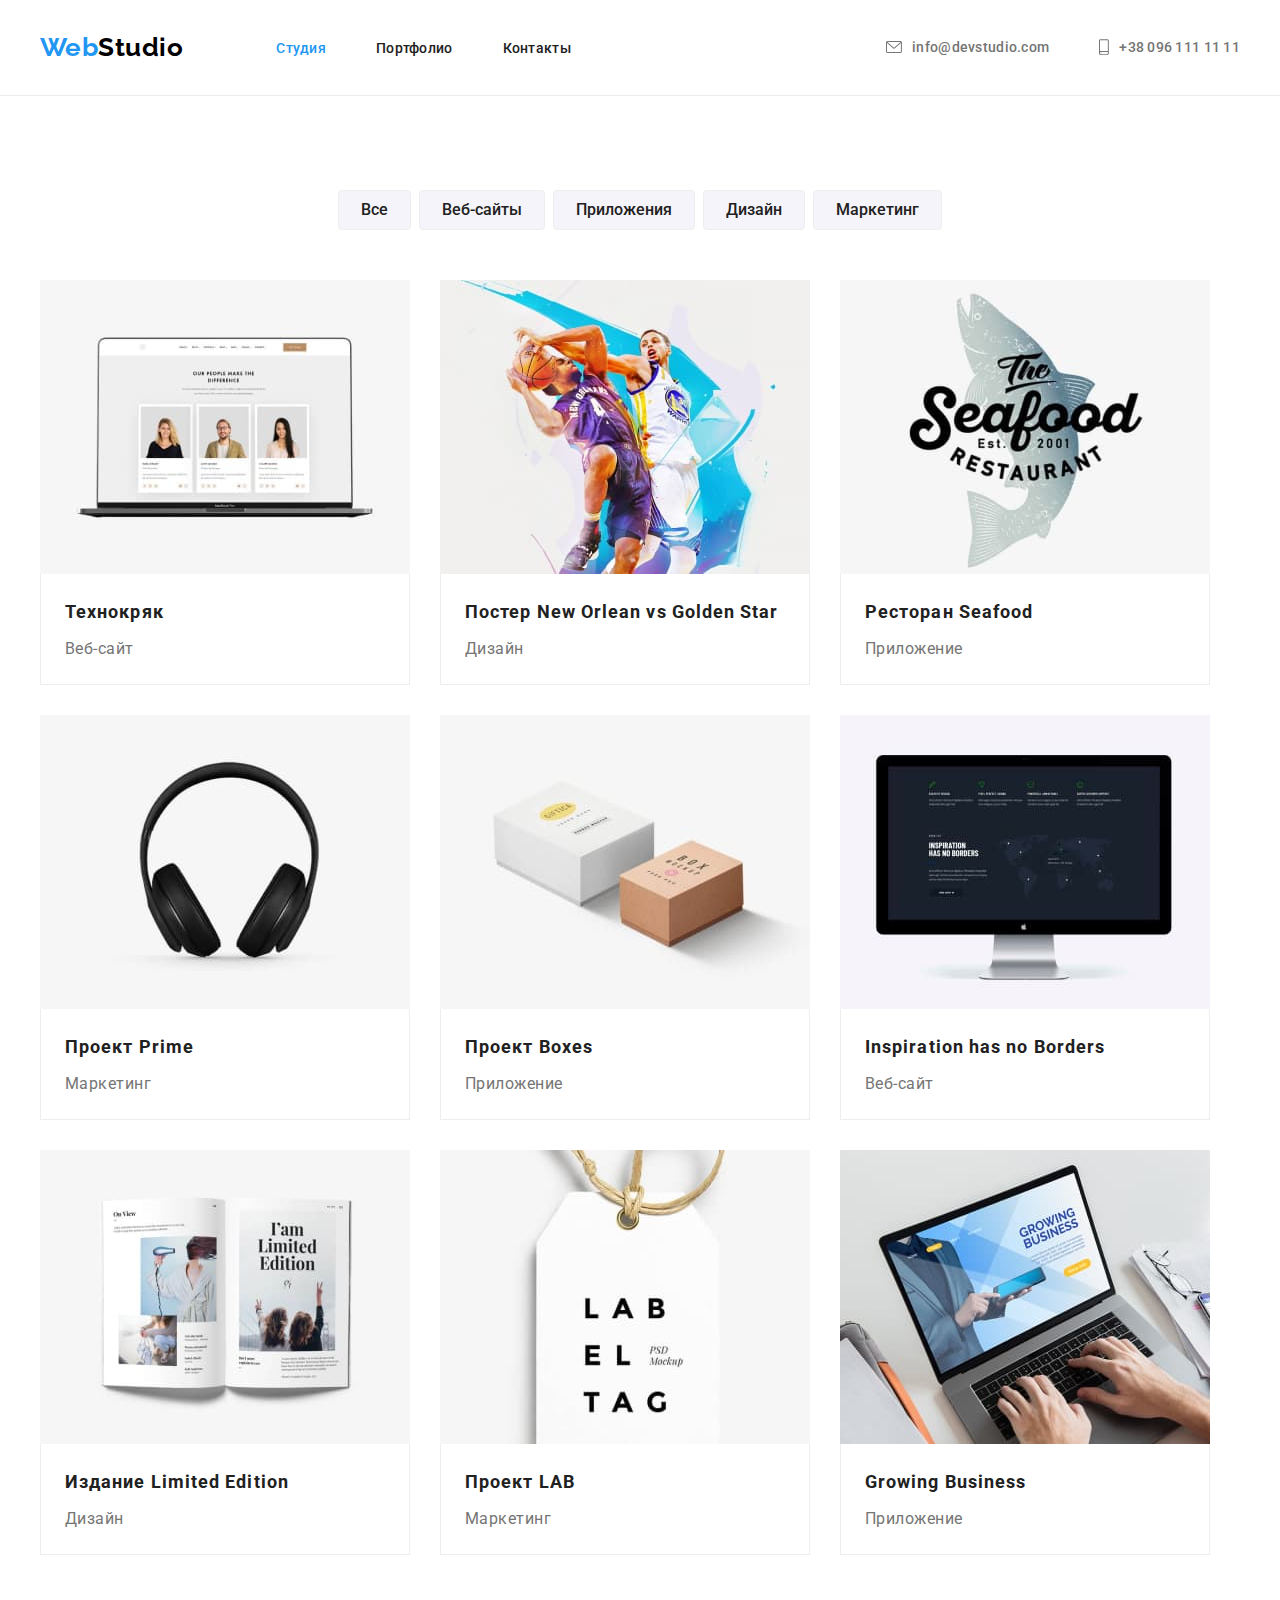
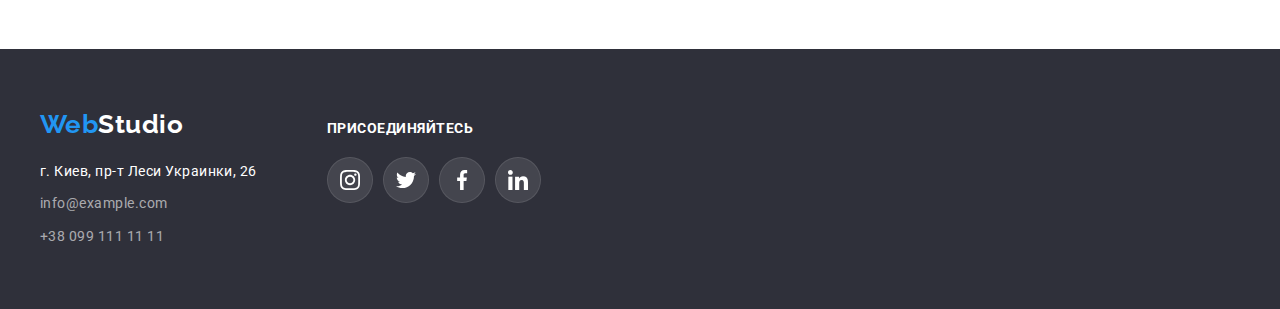
==== portfolio.html @ 26f3763d "add some icons" ====
<!DOCTYPE html>
<html lang="ru">

<head>
    <meta charset="UTF-8">
    <meta http-equiv="X-UA-Compatible" content="IE=edge">
    <meta name="viewport" content="width=device-width, initial-scale=1.0">
    <title>Портфолио</title>

    <link rel="preconnect" href="https://fonts.googleapis.com">
    <link rel="preconnect" href="https://fonts.gstatic.com" crossorigin>
    <link
        href="https://fonts.googleapis.com/css2?family=Oleo+Script&family=Raleway:wght@700&family=Roboto:wght@400;500;700;900&display=swap"
        rel="stylesheet">
    <link rel="stylesheet" href="https://cdnjs.cloudflare.com/ajax/libs/modern-normalize/1.1.0/modern-normalize.min.css"
        integrity="sha512-wpPYUAdjBVSE4KJnH1VR1HeZfpl1ub8YT/NKx4PuQ5NmX2tKuGu6U/JRp5y+Y8XG2tV+wKQpNHVUX03MfMFn9Q=="
        crossorigin="anonymous" referrerpolicy="no-referrer" />
    <link rel="stylesheet" href="./css/style.css" />
</head>

<body>
    <header class="header">
        <!--Навигация-->
        <div class="container-header wrapper">

            <nav class="site-nav">
                <a href="./index.html" class="header-logo link">
                    Web<span class="header-brand">Studio</span>
                </a>
                <ul class="header-nav list">
                    <li class="header-list">
                        <a href="./index.html" class="header-link link current">Студия</a>
                    </li>
                    <li class="header-list">
                        <a href="./portfolio.html" class="header-link link">Портфолио</a>
                    </li>
                    <li class="header-list">
                        <a href="" class="header-link">Контакты</a>
                    </li>
                </ul>

            </nav>



            <ul class="list-link list">
                <li class="link-item">


                    <a href="mailtu:info@devstudio.com" class="contact link" target="_blank">
                        <svg class="link-icon imail">
                            <use href="./images/sprite.svg#icon-imail"></use>
                        </svg>info@devstudio.com</a>

                </li>
                <li class="link-item">

                    <a href="tel:+380961111111" class="contact link"><svg class="link-icon smartphone">
                            <use href="./images/sprite.svg#icon-smartphone"></use>
                        </svg>+38 096 111 11 11</a>
                </li>
            </ul>

        </div>
    </header>
    <main>
        <!--фильтр-->
        <section class="filter section">
            <h1 class="filter-title visually-hidden">Портфолио</h1>
            <div class="wrapper">
                <ul class="filter-list list">
                    <li class="filter-item">
                        <button type="button" class="filter-buttom">Все</button>
                    </li>
                    <li class="filter-item">
                        <button type="button" class="filter-buttom">Веб-сайты</button>
                    </li>
                    <li class="filter-item">
                        <button type="button" class="filter-buttom">Приложения</button>
                    </li>
                    <li class="filter-item">
                        <button type="button" class="filter-buttom">Дизайн</button>
                    </li>
                    <li class="filter-item">
                        <button type="button" class="filter-buttom">Маркетинг</button>
                    </li>
                </ul>

                <ul class="filter-img list">
                    <li class="filter-item">
                        <a href="" class="flt-imail link">
                            <img class="filter-images" src="./images/tehnokrjak.jpg" alt="страничка сайта в ноутбуке"
                                width="370" height="294">
                            <div class="filter-img-text">
                                <h2 class="button-title">Технокряк</h2>
                                <p class="button-text">Веб-сайт</p>
                            </div>
                        </a>
                    </li>
                    <li class="filter-item">
                        <a href="" class="flt-imail link">
                            <img class="filter-images" src="./images/poster.jpg" alt="два футболиста играют мячем"
                                width="370" height="294">
                            <div class="filter-img-text">
                                <h2 class="button-title">Постер New Orlean vs Golden Star</h2>
                                <p class="button-text">Дизайн</p>
                            </div>
                        </a>
                    </li>
                    <li class="filter-item">
                        <a href="" class="flt-imail link">
                            <img class="filter-images" src="./images/restaurant.jpg" alt="логотип ресторана" width="370"
                                height="294">
                            <div class="filter-img-text">
                                <h2 class="button-title">Ресторан Seafood</h2>
                                <p class="button-text">Приложение</p>
                            </div>
                        </a>
                    </li>
                    <li class="filter-item">
                        <a href="" class="flt-imail link">
                            <img class="filter-images" src="./images/prime.jpg" alt="наушники" width="370" height="294">
                            <div class="filter-img-text">
                                <h2 class="button-title">Проект Prime</h2>
                                <p class="button-text">Маркетинг</p>
                            </div>
                        </a>
                    </li>
                    <li class="filter-item">
                        <a href="" class="flt-imail link">
                            <img class="filter-images" src="./images/boxes.jpg" alt="две коробочки" width="370"
                                height="294">
                            <div class="filter-img-text">
                                <h2 class="button-title">Проект Boxes</h2>
                                <p class="button-text">Приложение</p>
                            </div>
                        </a>
                    </li>
                    <li class="filter-item">
                        <a href="" class="flt-imail link">
                            <img class="filter-images" src="./images/inspiration.jpg" alt="страница сайта на мониторе"
                                width="370" height="294">
                            <div class="filter-img-text">
                                <h2 class="button-title">Inspiration has no Borders</h2>
                                <p class="button-text">Веб-сайт</p>
                            </div>
                        </a>
                    </li>
                    <li class="filter-item">
                        <a href="" class="flt-imail link">
                            <img class="filter-images" src="./images/editions.jpg" alt="открытый журнал" width="370"
                                height="294">
                            <div class="filter-img-text">
                                <h2 class="button-title">Издание Limited Edition</h2>
                                <p class="button-text">Дизайн</p>
                            </div>
                        </a>
                    </li>
                    <li class="filter-item">
                        <a href="" class="flt-imail link">
                            <img class="filter-images" src="./images/lab.jpg" alt="лейба поэкта лаб" width="370"
                                height="294">
                            <div class="filter-img-text">
                                <h2 class="button-title">Проект LAB</h2>
                                <p class="button-text">Маркетинг</p>
                            </div>
                        </a>
                    </li>
                    <li class="filter-item">
                        <a href="" class="flt-imail link">
                            <img class="filter-images" src="./images/business.jpg" alt="приложение на экране ноутбука"
                                width="370" height="294">
                            <div class="filter-img-text">
                                <h2 class="button-title">Growing Business</h2>
                                <p class="button-text">Приложение</p>
                            </div>
                        </a>
                    </li>
                </ul>

            </div>
        </section>
    </main>
    <footer class="footer">

        <div class="wrapper relations">
            <div class="footer-relations">
                <a href="./index.html" class="footer-logo link">
                    Web<span class="footer-brand">Studio</span>
                </a>
                <address>
                    <ul class="footer-list list">
                        <li class="list-item">
                            <a href="https://goo.gl/maps/PEtUD6FRup9HMeJw8" class="footer-link-map link" target="_blank"
                                rel="nofollow  noopener  noreferrer"> г. Киев, пр-т Леси Украинки, 26</a>
                        </li>
                        <li class="list-item">
                            <a href="mailtu:info@example.com" class="footer-link link">info@example.com</a>
                        </li>
                        <li class="list-item">
                            <a href="tel:+380991111111" class="footer-link link">+38 099 111 11 11</a>
                        </li>
                    </ul>
                </address>
            </div>
            <div class="footer-div">
                <h3 class="footer-headline">присоединяйтесь</h2>
                    <ul class="footer-imail list">
                        <li class="footer-imail-li">
                            <a href="" class="ftr-imail-link">
                                <svg class="ftr-imail-svg">
                                    <use href="./images/sprite.svg#icon-instagram"></use>
                                </svg>
                            </a>
                        </li>
                        <li class="footer-imail-li">
                            <a href="" class="ftr-imail-link">
                                <svg class="ftr-imail-svg">
                                    <use href="./images/sprite.svg#icon-twitter"></use>
                                </svg>
                            </a>
                        </li>
                        <li class="footer-imail-li">
                            <a href="" class="ftr-imail-link">
                                <svg class="ftr-imail-svg">
                                    <use href="./images/sprite.svg#icon-facebook"></use>
                                </svg>
                            </a>
                        </li>
                        <li class="footer-imail-li">
                            <a href="" class="ftr-imail-link">
                                <svg class="ftr-imail-svg">
                                    <use href="./images/sprite.svg#icon-linkedin"></use>
                                </svg>
                            </a>
                        </li>
                    </ul>
            </div>
        </div>

    </footer>
</body>

</html>
---- css/style.css ----
:root {
  --brand-color: #2196f3;
  --basc-text-color: #757575;
  --black-color: #212121;
  --wite-color: #ffffff;
  --light-black-color: #2f303a;
  --logo-text-color: #000000;
  --secondary-fill-color: #f5f4fa;
  --background-portfolio-color: #e5e5e5;
  --secondary-text-color: rgba(255, 255, 255, 0.6);
  --button-color: #188ce8;
  --button-portfolio-fill: #f5f4fa;
  --borders-line: #ececec;
  --border-line-img: #eeeeee;
  --card-set-get: 30px;
  --img-overlay-color: rgba(47, 48, 58, 0.4);
  --hero-bg-color: #c4c4c4;
  --border-klient-color: rgba(175, 177, 184, 1);
  --link-color-in-footer: rgba(255, 255, 255, 0.1);
}

/*   reset  */
body {
  margin: 0px;
  color: var(--basc-text-color);
  font-family: Roboto, sans-serif;
  letter-spacing: 0.03em;
}

h1,
h2,
h3,
h4,
h5,
h6,
p {
  margin-top: 0px;
  margin-bottom: 0px;
}

ul,
ol {
  margin-top: 0px;
  margin-bottom: 0px;
  padding-left: 0px;
}

img {
  display: block;
}

.list {
  list-style-type: none;
}
.link {
  text-decoration: none;
}
/* Скрытый заголовок */
.visually-hidden {
  position: absolute;
  width: 1px;
  height: 1px;
  margin: -1px;
  padding: 0;
  overflow: hidden;
  border: 0;
  clip: rect(0 0 0 0);
}

.wrapper {
  width: 1200px;
  padding-right: 15px;
  padding-left: 15px;
  margin-right: auto;
  margin-left: auto;
}

.section {
  padding-top: 94px;
  padding-bottom: 94px;
}
/*  header start */

/* current */
.header-nav .header-link.current {
  color: var(--brand-color);
}
.header-list .header-link.current {
  color: var(--brand-color);
}

/* logo */
.header-logo,
.footer-logo {
  color: var(--brand-color);
  font-family: Raleway, sans-serif;
  font-weight: bold;
  font-size: 26px;
  line-height: 1.19;
}

.header-logo {
  margin-right: 93px;
}

.footer-brand {
  color: var(--wite-color);
}

.header-brand {
  color: var(--logo-text-color);
  font-family: Raleway, sans-serif;
}

/* link*/

.main-nav {
  display: flex;
  align-items: center;

  margin-right: auto;
}

.header-nav {
  display: flex;
}

.header {
  padding-top: 32px;
  padding-bottom: 32px;
  border-bottom: 1px solid #ececec;
}

.container-header {
  display: flex;
  align-items: center;
}

.header-nav .header-list:not(:last-child) {
  margin-right: 50px;
}

.contact-links {
  display: flex;
  margin-left: auto;
}

.list-link .link-item + .link-item {
  margin-left: 50px;
}

.link-icon {
  fill: var(--basc-text-color);
  margin-right: 10px;
}
.contact:focus .link-icon,
.contact:hover .link-icon {
  fill: var(--brand-color);
}

.imail {
  width: 16px;
  height: 12px;
}

.smartphone {
  width: 10px;
  height: 16px;
}

.list-link {
  display: flex;
  margin-left: auto;
}

.header-link {
  color: var(--black-color);
  text-decoration: none;
  font-weight: 500;
  font-size: 14px;
  line-height: 1.14;
  letter-spacing: 0.02em;
}

.contact {
  display: flex;
  align-items: center;
  color: inherit;
  list-style-type: none;
  font-weight: 500;
  font-size: 14px;
  line-height: 16px;
  letter-spacing: 0.02em;
}

.site-nav {
  display: flex;
  align-items: center;
}

.header-link:hover,
.header-link:focus,
.header-link:active,
.contact:hover,
.contact:focus {
  color: var(--brand-color);
}

/*header finish */

/*hero start*/
.hero-title {
  margin-top: 0px;
  margin-bottom: 30px;

  color: var(--wite-color);
  font-style: normal;
  text-transform: uppercase;
  font-weight: 900;
  font-size: 44px;
  line-height: 1.36;
  letter-spacing: 0.06em;
}

.hero {
  text-align: center;
  padding-top: 200px;
  padding-bottom: 200px;
  background-color: var(--light-black-color);
}

.background {
  height: 600px;
  max-width: 1600px;
  margin-left: auto;
  margin-right: auto;
  background-color: var(--hero-bg-color);
  background-image: linear-gradient(
      var(--img-overlay-color),
      var(--img-overlay-color)
    ),
    url("../images/background-Img.jpg");
  background-repeat: no-repeat;
  background-size: cover;
}
/*button*/
.button {
  font-family: inherit;
  color: var(--wite-color);
  background-color: var(--brand-color);
  cursor: pointer;
  font-weight: 700;
  font-size: 16px;
  line-height: 1.87;
  letter-spacing: 0.06em;
  display: inline-block;
  border-radius: 4px;
  padding: 10px 20px;
  min-width: 200px;
  text-align: center;
}

.button:hover {
  background-color: var(--button-color);
}
/* hero finish */

/* publicity start*/

.publicity-caption {
  margin-top: 0px;
  margin-bottom: 10px;
  color: var(--black-color);
  text-transform: uppercase;
  font-weight: 700;
  font-size: 14px;
  line-height: 1.14;
}

.publicity-text {
  color: var(--basc-text-color);
  font-weight: 400;
  font-size: 14px;
  line-height: 1.71;
  margin-top: 0px;
  box-sizing: border-box;
}

.publicity-list .publicity-item {
  flex-basis: calc(100%-4 * 30 / 4);
}

.publicity-svg {
  display: flex;
  justify-content: center;
  align-items: center;

  height: 120px;
  background-color: var(--button-portfolio-fill);
  margin-bottom: 30px;
}

.publicity-list {
  display: flex;

  justify-content: space-between;
}

.publicity-list .publicity-item {
  display: inline-block;
  width: 270px;
}

.publicity-item:not(:last-child) {
  margin-right: 30px;
}
.publicity-item {
  width: 270px;
}

.publicity .publicity-list {
  margin-left: auto;
  margin-right: auto;
}

.publicity-icon {
  width: 70px;
  height: 70px;
}
/* publicity finish */

/*  works start */

.works-images {
  display: flex;
  justify-content: space-between;
}

.works {
  padding-top: 0px;
}

.work-item {
  flex-basis: calc(100%-3 * 30px / 3);
}

/* works finish */

.works-title,
.klients-title,
.team-title {
  margin-top: 0px;
  margin-bottom: 50px;
  color: var(--black-color);
  font-weight: 700;
  font-size: 36px;
  line-height: 1.17;
  text-align: center;
}
/* team  start*/
.team {
  background-color: var(--secondary-fill-color);
}

.team-list {
  display: flex;
  flex-wrap: wrap;
}

.team-images {
  border-radius: 0px 0px 4px 4px;
  box-shadow: 0px 1px 3px rgba(0, 0, 0, 0.12), 0px 1px 1px rgba(0, 0, 0, 0.14),
    0px 2px 1px rgba(0, 0, 0, 0.2);
  background-color: var(--wite-color);
  flex-basis: calc(100%-4 * 30px) / 4;
}

.team-img {
  margin-top: 0px;
}

.team-imagest-text {
  padding-top: 30px;
  padding-bottom: 30px;
}

.team-images:not(:nth-child(4n)) {
  margin-right: 30px;
}
.team-images:not(:nth-last-child(-n + 4)) {
  margin-bottom: 30px;
}

.team-item {
  margin-top: 0px;
  margin-bottom: 10px;
  color: var(--black-color);
  font-weight: 500;
  font-size: 16px;
  line-height: 1.19;
  text-align: center;
}
.team-contacts {
  display: flex;
  justify-content: center;
}

.team-text {
  font-weight: 400;
  font-size: 16px;
  line-height: 1.19;
  text-align: center;
  margin-bottom: 16px;
}

.team-contact:not(:last-child) {
  margin-right: 8px;
}

.communication {
  display: flex;
  width: 44px;
  height: 44px;
  cursor: pointer;
  border: 1px solid transparent;
  color: var(--border-klient-color);
  justify-content: center;
  align-items: center;
}
.team-imail {
  display: flex;
  width: 20px;
  height: 20px;
  fill: currentColor;
}
.communication:focus,
.communication:hover {
  color: var(--wite-color);
  background-color: var(--brand-color);
  border-radius: 50%;
}
/* tean finish */

/* klients start */

.klients-list {
  display: flex;
}
.btn {
  width: 170px;
  height: 92px;
}

.btn-klient {
  padding: 16px 32px;
  display: flex;
  width: 100%;
  height: 100%;
  border: 1px solid var(--border-klient-color);
  border-radius: 4px;
  background-position: center;
  color: var(--border-klient-color);
}

.btn:not(:last-child) {
  margin-right: 30px;
}

.btn-klient:hover,
.btn-klient:focus {
  border: 1px solid var(--brand-color);
  color: var(--brand-color);
}

.communication-imail {
  display: flex;
  width: 106px;
  height: 60px;
  fill: currentColor;
  background-repeat: no-repeat;
  background-size: contain;
}

/* klients finish */

/* footer start*/

.footer {
  padding-top: 60px;
  padding-bottom: 60px;
  background-color: var(--light-black-color);
  color: var(--wite-color);
}

.footer-link {
  color: var(--secondary-text-color);
  text-decoration: none;
  font-weight: 400;
  font-size: 14px;
  line-height: 1.71;
}

.footer-list {
  font-style: normal;
}

.list-item:not(:last-child) {
  margin-bottom: 9px;
}

.footer-logo {
  display: block;
  margin-bottom: 20px;
}

.relations {
  display: flex;
  align-items: baseline;
}
.footer-relations {
  margin-right: 70px;
}

.footer-headline {
  color: var(--wite-color);
  text-transform: uppercase;
  font-weight: 700;
  font-size: 14px;
  line-height: 1.14;
  text-align: left;
  margin-bottom: 20px;
}

.footer-imail-li:not(:last-child) {
  margin-right: 10px;
}

.footer-imail {
  display: flex;
  margin-top: 20px;
}

.footer-link-map {
  color: var(--wite-color);
  text-decoration: none;
  font-weight: 400;
  font-size: 14px;
  line-height: 1.71;
}

.footer-link-map:focus,
.footer-link-map:hover,
.footer-link:hover,
.footer-link:focus {
  color: var(--brand-color);
}
.ftr-imail-link {
  display: flex;
  background-position: center;
  width: 44px;
  height: 44px;
  cursor: pointer;
  border: 1px solid var(--link-color-in-footer);
  border-radius: 50%;

  background-color: var(--link-color-in-footer);
  justify-content: center;
  align-items: center;
}

.ftr-imail-svg {
  display: flex;
  width: 20px;
  height: 20px;
  fill: var(--wite-color);
}

.ftr-imail-link:hover,
.ftr-imail-link:focus {
  background-color: var(--brand-color);
  border-radius: 50%;
}
/*footer finish */

/* portfolio carts */

.button-title {
  color: var(--black-color);
  font-weight: 700;
  font-size: 18px;
  line-height: 2;
  letter-spacing: 0.06em;
  margin-bottom: 4px;
}

.button-text {
  font-weight: 400;
  font-size: 16px;
  line-height: 1.87;
  color: var(--basc-text-color);
}

.filter-img-text {
  padding: 20px 24px;
  border-left: 1px solid var(--border-line-img);
  border-bottom: 1px solid var(--border-line-img);
  border-right: 1px solid var(--border-line-img);
}

.filter-img {
  display: flex;
  flex-wrap: wrap;
}

.filter-img > .filter-item:not(:nth-child(3n)) {
  margin-right: 30px;
}

.filter-img > .filter-item:not(:nth-last-child(-n + 3)) {
  margin-bottom: 30px;
}

.filter-img > .filter-item {
  flex-basis: calc(100%-3 * 30) / 3;
}
/* buttons */

.filter-buttom {
  display: inline-block;
  border: 1px solid #eeeeee;
  border-radius: 4px;
  padding: 6px 22px;
  background-color: var(--button-portfolio-fill);
  color: var(--black-color);
  cursor: pointer;
  font-family: inherit;
  font-weight: 500;
  font-size: 16px;
  line-height: 1.62;
}
.filter-buttom:focus,
.filter-buttom:hover {
  background-color: var(--brand-color);
  color: var(--wite-color);
  box-shadow: 0px 1px 1px rgba(0, 0, 0, 0.12), 0px 4px 4px rgba(0, 0, 0, 0.06),
    1px 4px 6px rgba(0, 0, 0, 0.16);
}

.filter-list {
  display: flex;
  justify-content: center;
  margin-bottom: 50px;
}

.filter-list .filter-item + .filter-item {
  margin-left: 8px;
}

.filter-item {
  background-color: var(--wite-color);
}

.flt-imail {
  display: block;
}
.filter-item .flt-imail:hover,
.filter-item .flt-imail:focus {
  box-shadow: 0px 1px 1px rgba(0, 0, 0, 0.12), 0px 4px 4px rgba(0, 0, 0, 0.06),
    1px 4px 6px rgba(0, 0, 0, 0.16);
}
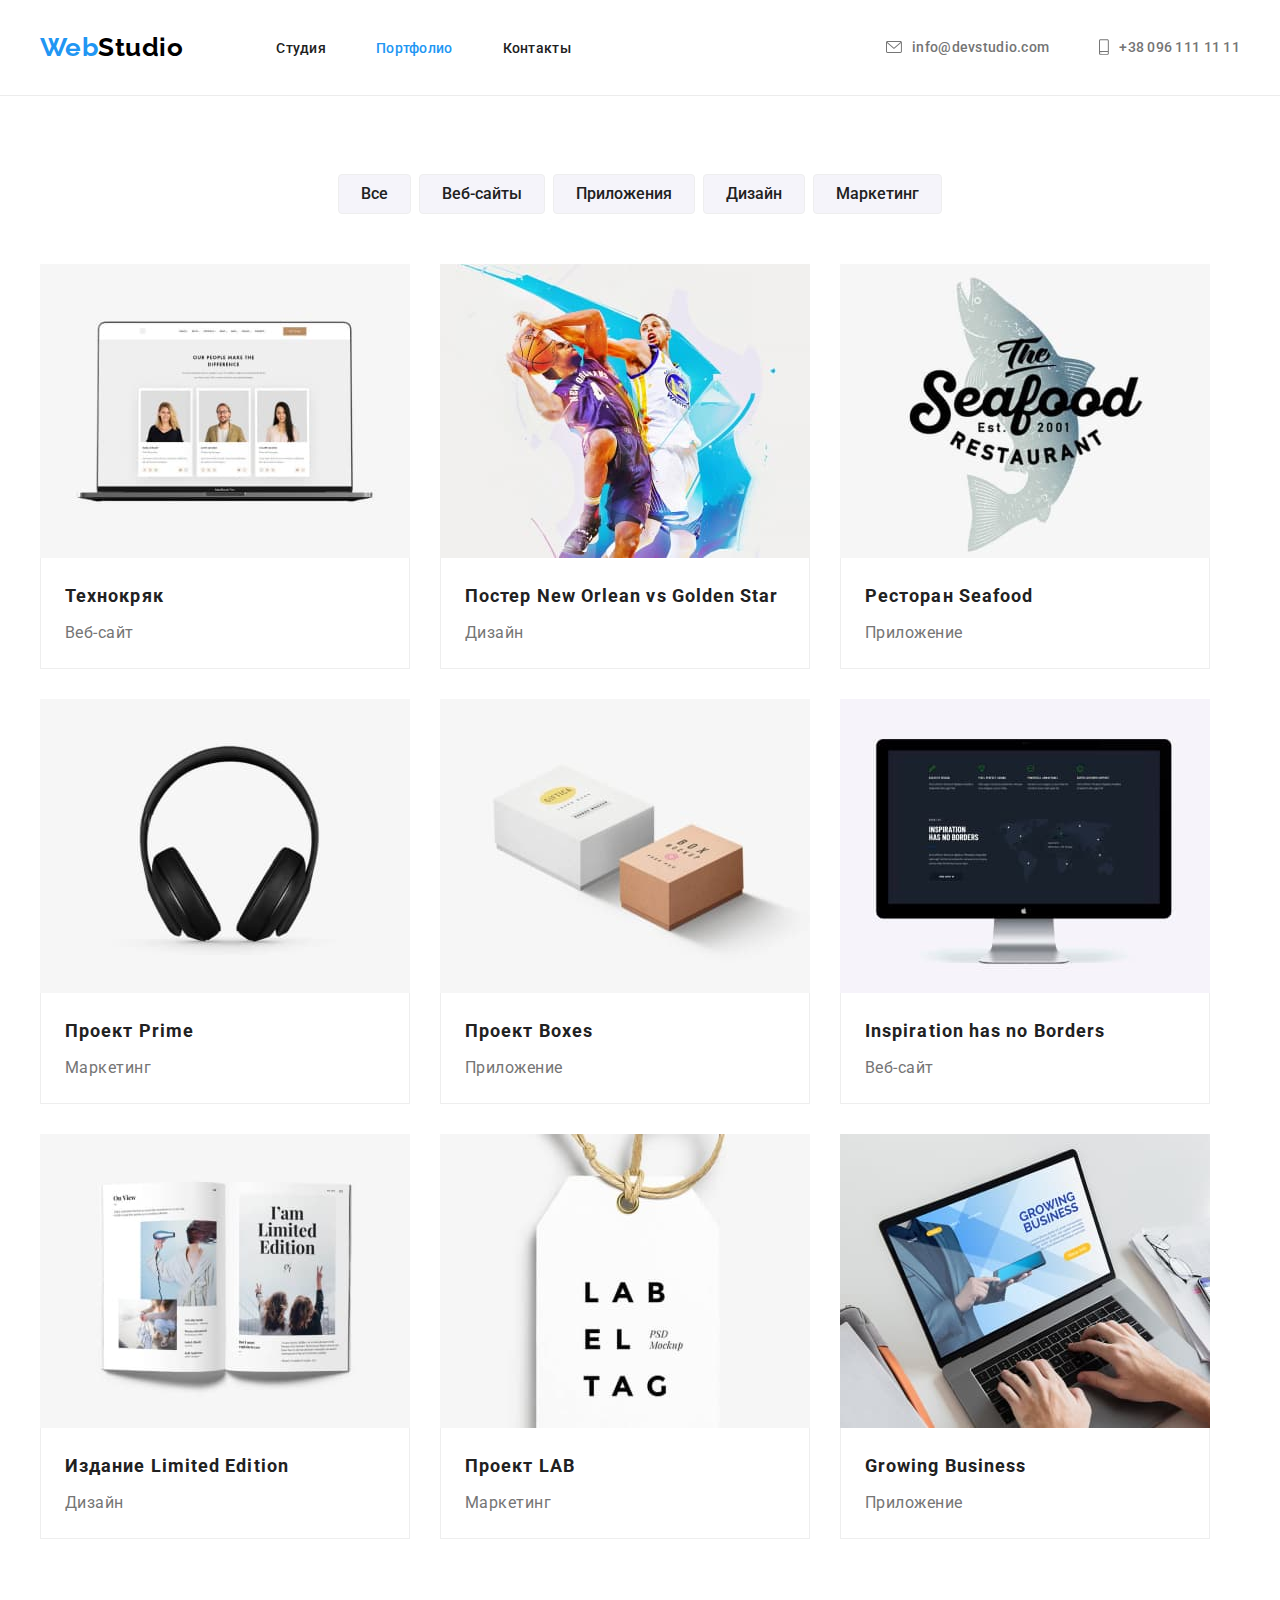
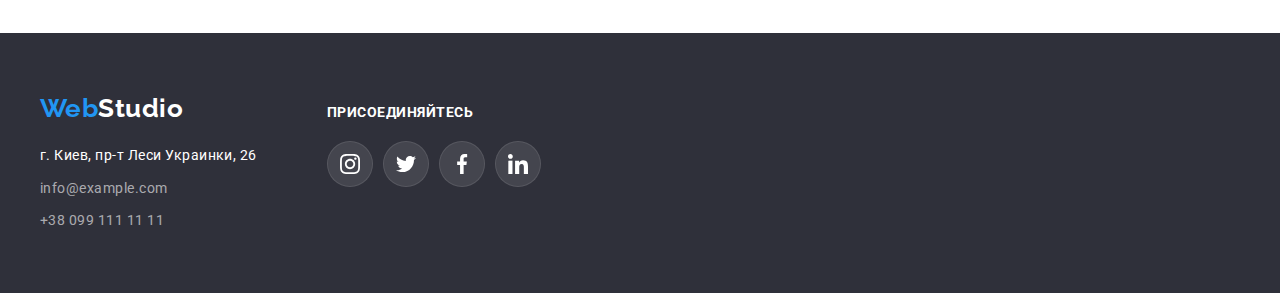
==== commit 091ae23e: "add some transition" ====
--- a/portfolio.html
+++ b/portfolio.html
@@ -19,50 +19,50 @@
 </head>
 
 <body>
-    <header class="header">
-        <!--Навигация-->
-        <div class="container-header wrapper">
-
-            <nav class="site-nav">
-                <a href="./index.html" class="header-logo link">
-                    Web<span class="header-brand">Studio</span>
-                </a>
-                <ul class="header-nav list">
-                    <li class="header-list">
-                        <a href="./index.html" class="header-link link current">Студия</a>
-                    </li>
-                    <li class="header-list">
-                        <a href="./portfolio.html" class="header-link link">Портфолио</a>
-                    </li>
-                    <li class="header-list">
-                        <a href="" class="header-link">Контакты</a>
-                    </li>
-                </ul>
-
-            </nav>
-
-
-
-            <ul class="list-link list">
-                <li class="link-item">
-
-
-                    <a href="mailtu:info@devstudio.com" class="contact link" target="_blank">
-                        <svg class="link-icon imail">
-                            <use href="./images/sprite.svg#icon-imail"></use>
-                        </svg>info@devstudio.com</a>
-
+<header class="header">
+    <!--Навигация-->
+    <div class="container-header wrapper">
+
+        <nav class="site-nav">
+            <a href="./index.html" class="header-logo link">
+                Web<span class="header-brand">Studio</span>
+            </a>
+            <ul class="header-nav list">
+                <li class="header-list">
+                    <a href="./index.html" class="header-link link Studio">Студия</a>
                 </li>
-                <li class="link-item">
-
-                    <a href="tel:+380961111111" class="contact link"><svg class="link-icon smartphone">
-                            <use href="./images/sprite.svg#icon-smartphone"></use>
-                        </svg>+38 096 111 11 11</a>
+                <li class="header-list">
+                    <a href="./portfolio.html" class="header-link current link">Портфолио</a>
+                </li>
+                <li class="header-list">
+                    <a href="" class="header-link">Контакты</a>
                 </li>
             </ul>
 
-        </div>
-    </header>
+        </nav>
+
+
+
+        <ul class="list-link list">
+            <li class="link-item">
+
+
+                <a href="mailtu:info@devstudio.com" class="contact link" target="_blank">
+                    <svg class="link-icon imail">
+                        <use href="./images/sprite.svg#icon-imail"></use>
+                    </svg>info@devstudio.com</a>
+
+            </li>
+            <li class="link-item">
+
+                <a href="tel:+380961111111" class="contact link"><svg class="link-icon smartphone">
+                        <use href="./images/sprite.svg#icon-smartphone"></use>
+                    </svg>+38 096 111 11 11</a>
+            </li>
+        </ul>
+
+    </div>
+</header>
     <main>
         <!--фильтр-->
         <section class="filter section">
@@ -96,6 +96,7 @@
                                 <p class="button-text">Веб-сайт</p>
                             </div>
                         </a>
+                        <p class="sub">Lorem ipsum dolor sit amet consectetur adipisicing elit. Ipsum praesentium similique earum assumenda consequatur numquam in voluptate, sequi maiores, consequuntur sit nulla nisi? Ut molestiae alias, sapiente fugiat vel dicta.</p>
                     </li>
                     <li class="filter-item">
                         <a href="" class="flt-imail link">
--- a/css/style.css
+++ b/css/style.css
@@ -17,10 +17,13 @@
   --hero-bg-color: #c4c4c4;
   --border-klient-color: rgba(175, 177, 184, 1);
   --link-color-in-footer: rgba(255, 255, 255, 0.1);
+  --btn-close-border-color: rgba(0, 0, 0, 0.1);
+  --label-color: rgba(47, 48, 58, 0.8);
 }
 
 /*   reset  */
 body {
+  padding-top: 80px;
   margin: 0px;
   color: var(--basc-text-color);
   font-family: Roboto, sans-serif;
@@ -82,9 +85,7 @@
 /*  header start */
 
 /* current */
-.header-nav .header-link.current {
-  color: var(--brand-color);
-}
+.header-nav .header-link.current,
 .header-list .header-link.current {
   color: var(--brand-color);
 }
@@ -103,10 +104,6 @@
   margin-right: 93px;
 }
 
-.footer-brand {
-  color: var(--wite-color);
-}
-
 .header-brand {
   color: var(--logo-text-color);
   font-family: Raleway, sans-serif;
@@ -126,9 +123,16 @@
 }
 
 .header {
+  position: fixed;
+  width: 100%;
+  z-index: 100;
+  top: 0;
+  left: 0;
+
   padding-top: 32px;
   padding-bottom: 32px;
   border-bottom: 1px solid #ececec;
+  background-color: #ffffff;
 }
 
 .container-header {
@@ -139,7 +143,18 @@
 .header-nav .header-list:not(:last-child) {
   margin-right: 50px;
 }
-
+.header-list {
+  position: relative;
+}
+/*.Studio::after {
+  display: inline-flex;
+  /* position: absolute;
+  background-position: bottom;
+  content: "";
+  width: 48px;
+  height: 4px;
+  background-color: var(--brand-color);
+}*/
 .contact-links {
   display: flex;
   margin-left: auto;
@@ -174,6 +189,10 @@
 }
 
 .header-link {
+  transition-property: color;
+  transition-duration: 250ms;
+  transition-timing-function: cubic-bezier(0.4, 0, 0.2, 1);
+
   color: var(--black-color);
   text-decoration: none;
   font-weight: 500;
@@ -183,6 +202,9 @@
 }
 
 .contact {
+  transition-property: color;
+  transition-duration: 250ms;
+  transition-timing-function: cubic-bezier(0.4, 0, 0.2, 1);
   display: flex;
   align-items: center;
   color: inherit;
@@ -258,6 +280,9 @@
   padding: 10px 20px;
   min-width: 200px;
   text-align: center;
+  transition-property: background-color;
+  transition-duration: 250ms;
+  transition-timing-function: cubic-bezier(0.4, 0, 0.2, 1);
 }
 
 .button:hover {
@@ -339,8 +364,23 @@
 .works {
   padding-top: 0px;
 }
+.work-text {
+  position: absolute;
+  bottom: 0;
+  left: 0;
+  right: 0;
+  padding: 27px 85px;
+  font-family: Roboto;
+  font-size: 14px;
+  font-weight: 700;
+  line-height: 1.14;
+  text-align: center;
+  color: var(--wite-color);
+  background-color: var(--label-color);
+}
 
 .work-item {
+  position: relative;
   flex-basis: calc(100%-3 * 30px / 3);
 }
 
@@ -426,6 +466,10 @@
   color: var(--border-klient-color);
   justify-content: center;
   align-items: center;
+  transition-property: fill;
+  transition-property: color;
+  transition-duration: 250ms;
+  transition-timing-function: cubic-bezier(0.4, 0, 0.2, 1);
 }
 .team-imail {
   display: flex;
@@ -460,6 +504,9 @@
   border-radius: 4px;
   background-position: center;
   color: var(--border-klient-color);
+  transition-property: color;
+  transition-duration: 250ms;
+  transition-timing-function: cubic-bezier(0.4, 0, 0.2, 1);
 }
 
 .btn:not(:last-child) {
@@ -498,6 +545,9 @@
   font-weight: 400;
   font-size: 14px;
   line-height: 1.71;
+  transition-property: color;
+  transition-duration: 250ms;
+  transition-timing-function: cubic-bezier(0.4, 0, 0.2, 1);
 }
 
 .footer-list {
@@ -512,7 +562,9 @@
   display: block;
   margin-bottom: 20px;
 }
-
+.footer-brand {
+  color: var(--wite-color);
+}
 .relations {
   display: flex;
   align-items: baseline;
@@ -546,6 +598,9 @@
   font-weight: 400;
   font-size: 14px;
   line-height: 1.71;
+  transition-property: color;
+  transition-duration: 250ms;
+  transition-timing-function: cubic-bezier(0.4, 0, 0.2, 1);
 }
 
 .footer-link-map:focus,
@@ -566,6 +621,10 @@
   background-color: var(--link-color-in-footer);
   justify-content: center;
   align-items: center;
+
+  transition-property: background-color;
+  transition-duration: 250ms;
+  transition-timing-function: cubic-bezier(0.4, 0, 0.2, 1);
 }
 
 .ftr-imail-svg {
@@ -623,9 +682,32 @@
 .filter-img > .filter-item {
   flex-basis: calc(100%-3 * 30) / 3;
 }
+
+.filter-item {
+  position: relative;
+}
+
+.sub {
+  opacity: 0;
+  position: absolute;
+  bottom: 100%;
+
+  width: 100%;
+  height: 100%;
+  background-color: rgba(33, 150, 243, 0.9);
+}
+
+.filter-item:hover .sub {
+  opacity: 1;
+}
 /* buttons */
 
 .filter-buttom {
+  transition-property: background-color;
+  transition-property: shadow;
+  transition-timing-function: cubic-bezier(0.4, 0, 0.2, 1);
+  transition-property: color;
+  transition-duration: 250ms;
   display: inline-block;
   border: 1px solid #eeeeee;
   border-radius: 4px;
@@ -668,3 +750,51 @@
   box-shadow: 0px 1px 1px rgba(0, 0, 0, 0.12), 0px 4px 4px rgba(0, 0, 0, 0.06),
     1px 4px 6px rgba(0, 0, 0, 0.16);
 }
+/* backdrop */
+.backdrop {
+  position: fixed;
+  top: 0;
+  left: 0;
+
+  width: 100%;
+  height: 100%;
+
+  background-color: rgba(0, 0, 0, 0.2);
+}
+
+.backdrop.is-hidden {
+  opacity: 0;
+  pointer-events: none;
+}
+
+.modal {
+  position: absolute;
+  top: 50%;
+  left: 50%;
+  transform: translate(-50%, -50%);
+
+  min-width: 528px;
+  min-height: 581px;
+
+  padding: 8px;
+  background-color: var(--wite-color);
+}
+
+.btn-close {
+  position: absolute;
+  top: 8px;
+  right: 8px;
+
+  width: 30px;
+  height: 30px;
+  padding: 3px 4px;
+  border-color: var(--btn-close-border-color);
+  background-color: var(--wite-color);
+  border-radius: 50%;
+  cursor: pointer;
+}
+
+.close {
+  width: 11px;
+  height: 11px;
+}
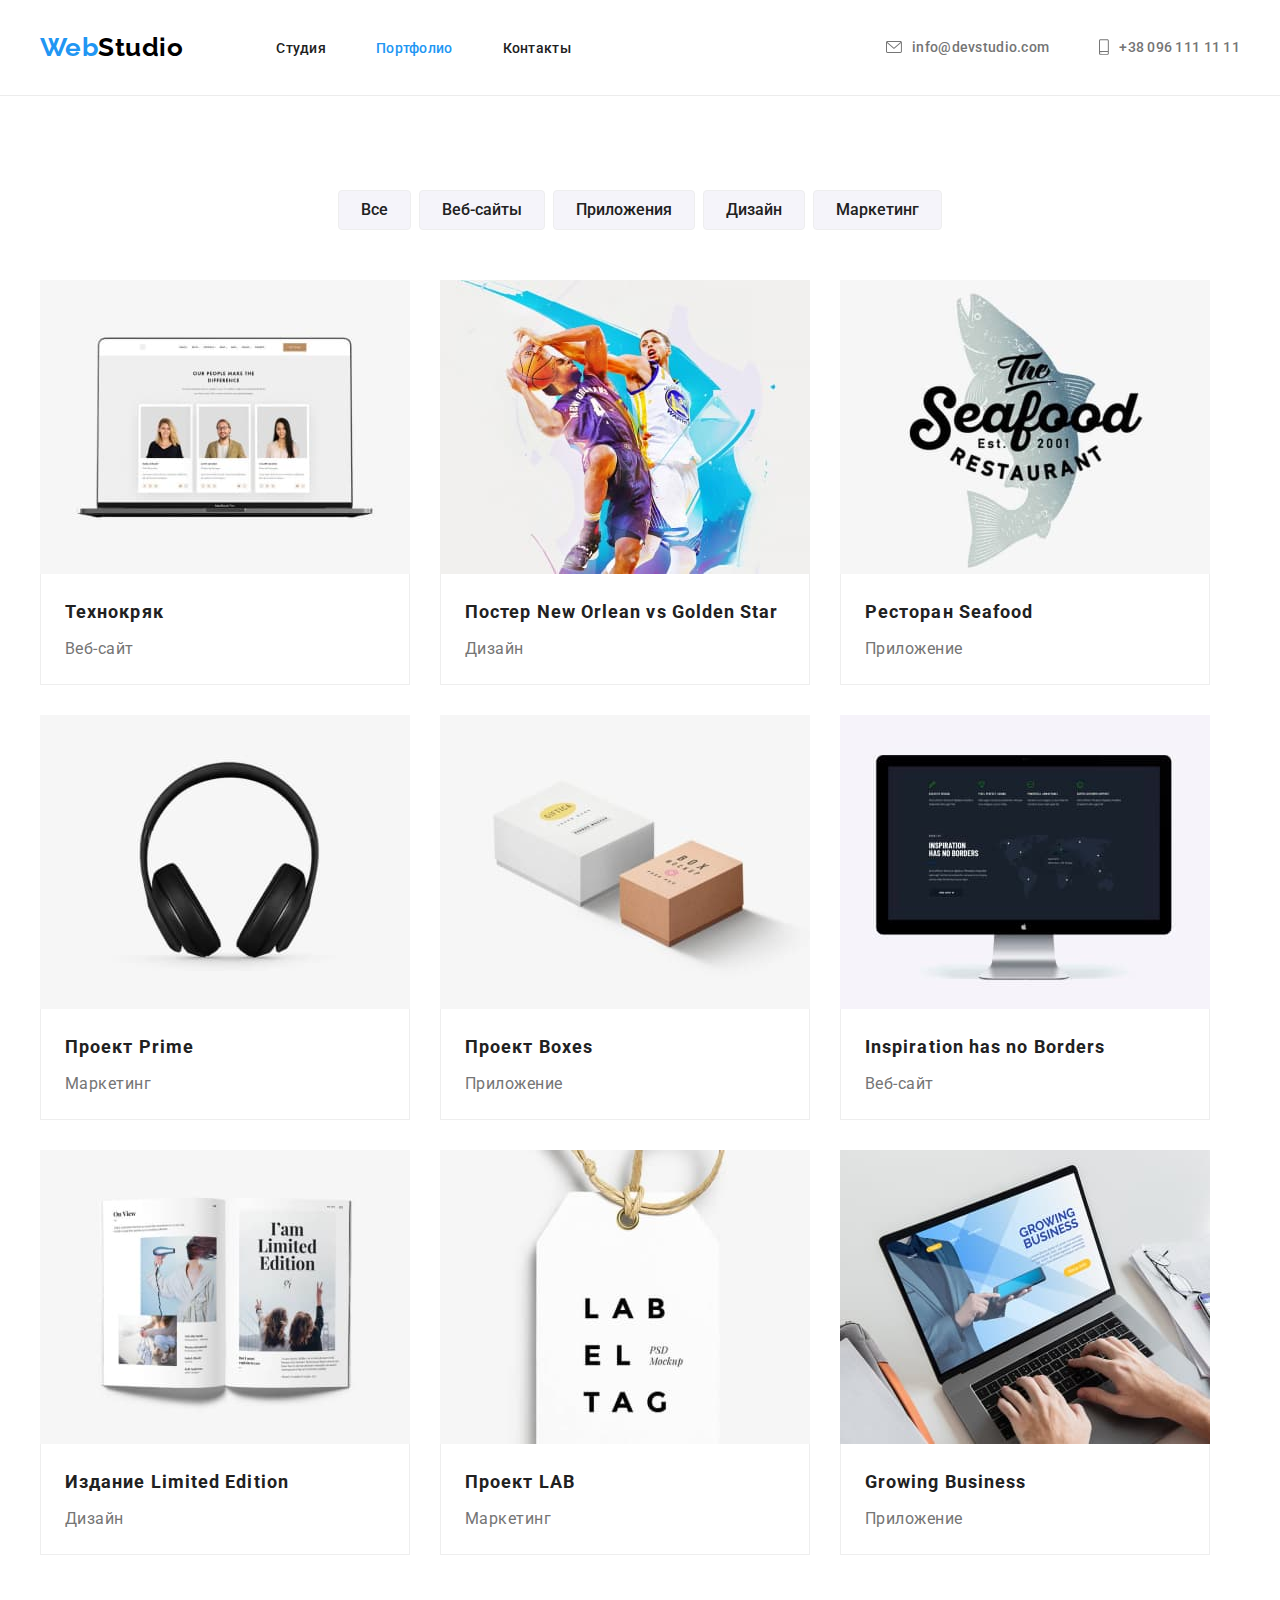
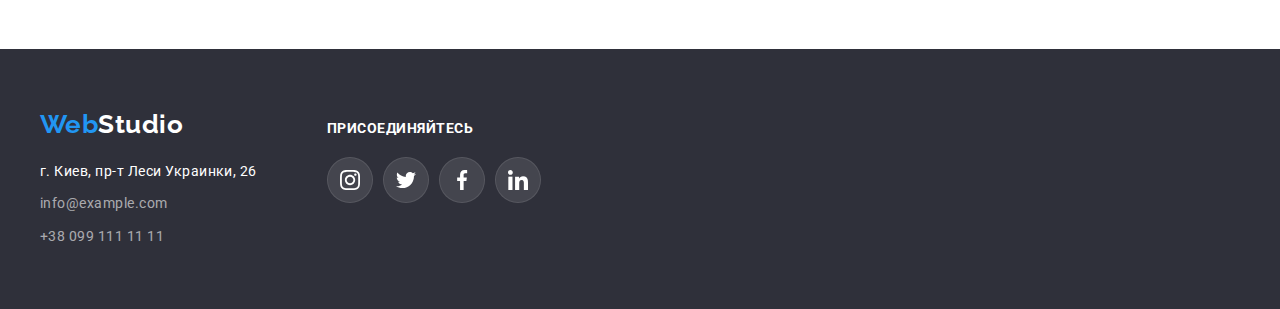
==== commit e989aa2b: "add overlow for cards" ====
--- a/portfolio.html
+++ b/portfolio.html
@@ -87,96 +87,185 @@
                 </ul>
 
                 <ul class="filter-img list">
-                    <li class="filter-item">
-                        <a href="" class="flt-imail link">
+
+                    <li class="filter-item">  
+                        <a href="" class="flt-imail link box">
+                            <div class="box">
                             <img class="filter-images" src="./images/tehnokrjak.jpg" alt="страничка сайта в ноутбуке"
                                 width="370" height="294">
+                          <div class="overlay">
+                            <p class="sub">Lorem ipsum dolor sit amet consectetur adipisicing elit. Ipsum praesentium similique earum assumenda
+                                consequatur numquam in voluptate, sequi maiores, consequuntur sit nulla nisi? Ut molestiae alias, sapiente fugiat
+                                vel dicta.</p>
+                          </div>
+                          </div>
                             <div class="filter-img-text">
                                 <h2 class="button-title">Технокряк</h2>
                                 <p class="button-text">Веб-сайт</p>
                             </div>
-                        </a>
-                        <p class="sub">Lorem ipsum dolor sit amet consectetur adipisicing elit. Ipsum praesentium similique earum assumenda consequatur numquam in voluptate, sequi maiores, consequuntur sit nulla nisi? Ut molestiae alias, sapiente fugiat vel dicta.</p>
-                    </li>
-                    <li class="filter-item">
-                        <a href="" class="flt-imail link">
-                            <img class="filter-images" src="./images/poster.jpg" alt="два футболиста играют мячем"
-                                width="370" height="294">
+                        </a> 
+                    </li>
+
+                    <li class="filter-item">
+                        <a href="" class="flt-imail link box">
+                            <div class="box">
+                                <img class="filter-images" src="./images/poster.jpg" alt="два футболиста забивают гол" width="370"
+                                    height="294">
+                                <div class="overlay">
+                                    <p class="sub">Lorem ipsum dolor sit amet consectetur adipisicing elit. Ipsum praesentium similique
+                                        earum assumenda
+                                        consequatur numquam in voluptate, sequi maiores, consequuntur sit nulla nisi? Ut molestiae alias,
+                                        sapiente fugiat
+                                        vel dicta.</p>
+                                </div>
+                            </div>
                             <div class="filter-img-text">
                                 <h2 class="button-title">Постер New Orlean vs Golden Star</h2>
                                 <p class="button-text">Дизайн</p>
                             </div>
                         </a>
                     </li>
-                    <li class="filter-item">
-                        <a href="" class="flt-imail link">
-                            <img class="filter-images" src="./images/restaurant.jpg" alt="логотип ресторана" width="370"
-                                height="294">
+
+                    <li class="filter-item">
+                        <a href="" class="flt-imail link box">
+                            <div class="box">
+                                <img class="filter-images" src="./images/restaurant.jpg" alt="логотип ресторана" width="370"
+                                    height="294">
+                                <div class="overlay">
+                                    <p class="sub">Lorem ipsum dolor sit amet consectetur adipisicing elit. Ipsum praesentium similique
+                                        earum assumenda
+                                        consequatur numquam in voluptate, sequi maiores, consequuntur sit nulla nisi? Ut molestiae alias,
+                                        sapiente fugiat
+                                        vel dicta.</p>
+                                </div>
+                            </div>
                             <div class="filter-img-text">
                                 <h2 class="button-title">Ресторан Seafood</h2>
                                 <p class="button-text">Приложение</p>
                             </div>
                         </a>
                     </li>
-                    <li class="filter-item">
-                        <a href="" class="flt-imail link">
-                            <img class="filter-images" src="./images/prime.jpg" alt="наушники" width="370" height="294">
-                            <div class="filter-img-text">
-                                <h2 class="button-title">Проект Prime</h2>
-                                <p class="button-text">Маркетинг</p>
-                            </div>
-                        </a>
-                    </li>
-                    <li class="filter-item">
-                        <a href="" class="flt-imail link">
-                            <img class="filter-images" src="./images/boxes.jpg" alt="две коробочки" width="370"
+
+                    <li class="filter-item">
+                    <a href="" class="flt-imail link box">
+                        <div class="box">
+                            <img class="filter-images" src="./images/prime.jpg" alt="наушники" width="370"
                                 height="294">
+                            <div class="overlay">
+                                <p class="sub">Lorem ipsum dolor sit amet consectetur adipisicing elit. Ipsum praesentium similique
+                                    earum assumenda
+                                    consequatur numquam in voluptate, sequi maiores, consequuntur sit nulla nisi? Ut molestiae alias,
+                                    sapiente fugiat
+                                    vel dicta.</p>
+                            </div>
+                        </div>
+                        <div class="filter-img-text">
+                            <h2 class="button-title">Проект Prime</h2>
+                            <p class="button-text">Маркетинг</p>
+                        </div>
+                    </a>
+                    </li>
+
+                    <li class="filter-item">
+                        <a href="" class="flt-imail link box">
+                            <div class="box">
+                                <img class="filter-images" src="./images/boxes.jpg" alt="две коробочки" width="370"
+                                    height="294">
+                                <div class="overlay">
+                                    <p class="sub">Lorem ipsum dolor sit amet consectetur adipisicing elit. Ipsum praesentium similique
+                                        earum assumenda
+                                        consequatur numquam in voluptate, sequi maiores, consequuntur sit nulla nisi? Ut molestiae alias,
+                                        sapiente fugiat
+                                        vel dicta.</p>
+                                </div>
+                            </div>
                             <div class="filter-img-text">
                                 <h2 class="button-title">Проект Boxes</h2>
                                 <p class="button-text">Приложение</p>
                             </div>
                         </a>
                     </li>
-                    <li class="filter-item">
-                        <a href="" class="flt-imail link">
-                            <img class="filter-images" src="./images/inspiration.jpg" alt="страница сайта на мониторе"
-                                width="370" height="294">
+
+                    <li class="filter-item">
+                        <a href="" class="flt-imail link box">
+                            <div class="box">
+                                <img class="filter-images" src="./images/inspiration.jpg" alt="страница сайта на мониторе" width="370"
+                                    height="294">
+                                <div class="overlay">
+                                    <p class="sub">Lorem ipsum dolor sit amet consectetur adipisicing elit. Ipsum praesentium similique
+                                        earum assumenda
+                                        consequatur numquam in voluptate, sequi maiores, consequuntur sit nulla nisi? Ut molestiae alias,
+                                        sapiente fugiat
+                                        vel dicta.</p>
+                                </div>
+                            </div>
                             <div class="filter-img-text">
                                 <h2 class="button-title">Inspiration has no Borders</h2>
                                 <p class="button-text">Веб-сайт</p>
                             </div>
                         </a>
                     </li>
-                    <li class="filter-item">
-                        <a href="" class="flt-imail link">
-                            <img class="filter-images" src="./images/editions.jpg" alt="открытый журнал" width="370"
-                                height="294">
+
+                    <li class="filter-item">
+                        <a href="" class="flt-imail link box">
+                            <div class="box">
+                                <img class="filter-images" src="./images/editions.jpg" alt="страница журнала" width="370"
+                                    height="294">
+                                <div class="overlay">
+                                    <p class="sub">Lorem ipsum dolor sit amet consectetur adipisicing elit. Ipsum praesentium similique
+                                        earum assumenda
+                                        consequatur numquam in voluptate, sequi maiores, consequuntur sit nulla nisi? Ut molestiae alias,
+                                        sapiente fugiat
+                                        vel dicta.</p>
+                                </div>
+                            </div>
                             <div class="filter-img-text">
                                 <h2 class="button-title">Издание Limited Edition</h2>
                                 <p class="button-text">Дизайн</p>
                             </div>
                         </a>
                     </li>
-                    <li class="filter-item">
-                        <a href="" class="flt-imail link">
-                            <img class="filter-images" src="./images/lab.jpg" alt="лейба поэкта лаб" width="370"
-                                height="294">
+
+                    <li class="filter-item">
+                        <a href="" class="flt-imail link box">
+                            <div class="box">
+                                <img class="filter-images" src="./images/lab.jpg" alt="этикетка лаб" width="370"
+                                    height="294">
+                                <div class="overlay">
+                                    <p class="sub">Lorem ipsum dolor sit amet consectetur adipisicing elit. Ipsum praesentium similique
+                                        earum assumenda
+                                        consequatur numquam in voluptate, sequi maiores, consequuntur sit nulla nisi? Ut molestiae alias,
+                                        sapiente fugiat
+                                        vel dicta.</p>
+                                </div>
+                            </div>
                             <div class="filter-img-text">
                                 <h2 class="button-title">Проект LAB</h2>
                                 <p class="button-text">Маркетинг</p>
                             </div>
                         </a>
                     </li>
-                    <li class="filter-item">
-                        <a href="" class="flt-imail link">
-                            <img class="filter-images" src="./images/business.jpg" alt="приложение на экране ноутбука"
-                                width="370" height="294">
+
+                    <li class="filter-item">
+                        <a href="" class="flt-imail link box">
+                            <div class="box">
+                                <img class="filter-images" src="./images/business.jpg" alt="страничка приложения в ноутбуке" width="370"
+                                    height="294">
+                                <div class="overlay">
+                                    <p class="sub">Lorem ipsum dolor sit amet consectetur adipisicing elit. Ipsum praesentium similique
+                                        earum assumenda
+                                        consequatur numquam in voluptate, sequi maiores, consequuntur sit nulla nisi? Ut molestiae alias,
+                                        sapiente fugiat
+                                        vel dicta.</p>
+                                </div>
+                            </div>
                             <div class="filter-img-text">
                                 <h2 class="button-title">Growing Business</h2>
                                 <p class="button-text">Приложение</p>
                             </div>
                         </a>
                     </li>
+
                 </ul>
 
             </div>
--- a/css/style.css
+++ b/css/style.css
@@ -19,11 +19,12 @@
   --link-color-in-footer: rgba(255, 255, 255, 0.1);
   --btn-close-border-color: rgba(0, 0, 0, 0.1);
   --label-color: rgba(47, 48, 58, 0.8);
+  --card-overley: rgba(33, 150, 243, 0.9);
 }
 
 /*   reset  */
 body {
-  padding-top: 80px;
+  /* padding-top: 80px;*/
   margin: 0px;
   color: var(--basc-text-color);
   font-family: Roboto, sans-serif;
@@ -123,9 +124,9 @@
 }
 
 .header {
-  position: fixed;
+  /* position: fixed;
   width: 100%;
-  z-index: 100;
+  z-index: 100;*/
   top: 0;
   left: 0;
 
@@ -189,10 +190,7 @@
 }
 
 .header-link {
-  transition-property: color;
-  transition-duration: 250ms;
-  transition-timing-function: cubic-bezier(0.4, 0, 0.2, 1);
-
+  transition: color 250ms cubic-bezier(0.4, 0, 0.2, 1);
   color: var(--black-color);
   text-decoration: none;
   font-weight: 500;
@@ -202,9 +200,7 @@
 }
 
 .contact {
-  transition-property: color;
-  transition-duration: 250ms;
-  transition-timing-function: cubic-bezier(0.4, 0, 0.2, 1);
+  transition: color 250ms cubic-bezier(0.4, 0, 0.2, 1);
   display: flex;
   align-items: center;
   color: inherit;
@@ -280,9 +276,7 @@
   padding: 10px 20px;
   min-width: 200px;
   text-align: center;
-  transition-property: background-color;
-  transition-duration: 250ms;
-  transition-timing-function: cubic-bezier(0.4, 0, 0.2, 1);
+  transition: color 250ms cubic-bezier(0.4, 0, 0.2, 1);
 }
 
 .button:hover {
@@ -370,7 +364,6 @@
   left: 0;
   right: 0;
   padding: 27px 85px;
-  font-family: Roboto;
   font-size: 14px;
   font-weight: 700;
   line-height: 1.14;
@@ -466,10 +459,8 @@
   color: var(--border-klient-color);
   justify-content: center;
   align-items: center;
-  transition-property: fill;
-  transition-property: color;
-  transition-duration: 250ms;
-  transition-timing-function: cubic-bezier(0.4, 0, 0.2, 1);
+  transition: fill 250ms cubic-bezier(0.4, 0, 0.2, 1),
+    background-color 250ms cubic-bezier(0.4, 0, 0.2, 1);
 }
 .team-imail {
   display: flex;
@@ -504,9 +495,7 @@
   border-radius: 4px;
   background-position: center;
   color: var(--border-klient-color);
-  transition-property: color;
-  transition-duration: 250ms;
-  transition-timing-function: cubic-bezier(0.4, 0, 0.2, 1);
+  transition: color 250ms cubic-bezier(0.4, 0, 0.2, 1);
 }
 
 .btn:not(:last-child) {
@@ -545,9 +534,7 @@
   font-weight: 400;
   font-size: 14px;
   line-height: 1.71;
-  transition-property: color;
-  transition-duration: 250ms;
-  transition-timing-function: cubic-bezier(0.4, 0, 0.2, 1);
+  transition: color 250ms cubic-bezier(0.4, 0, 0.2, 1);
 }
 
 .footer-list {
@@ -598,9 +585,7 @@
   font-weight: 400;
   font-size: 14px;
   line-height: 1.71;
-  transition-property: color;
-  transition-duration: 250ms;
-  transition-timing-function: cubic-bezier(0.4, 0, 0.2, 1);
+  transition: color 250ms cubic-bezier(0.4, 0, 0.2, 1);
 }
 
 .footer-link-map:focus,
@@ -622,9 +607,7 @@
   justify-content: center;
   align-items: center;
 
-  transition-property: background-color;
-  transition-duration: 250ms;
-  transition-timing-function: cubic-bezier(0.4, 0, 0.2, 1);
+  transition: background-color 250ms cubic-bezier(0.4, 0, 0.2, 1);
 }
 
 .ftr-imail-svg {
@@ -687,27 +670,12 @@
   position: relative;
 }
 
-.sub {
-  opacity: 0;
-  position: absolute;
-  bottom: 100%;
-
-  width: 100%;
-  height: 100%;
-  background-color: rgba(33, 150, 243, 0.9);
-}
-
-.filter-item:hover .sub {
-  opacity: 1;
-}
 /* buttons */
 
 .filter-buttom {
-  transition-property: background-color;
-  transition-property: shadow;
-  transition-timing-function: cubic-bezier(0.4, 0, 0.2, 1);
-  transition-property: color;
-  transition-duration: 250ms;
+  transition: background-color 250ms cubic-bezier(0.4, 0, 0.2, 1),
+    color 250ms cubic-bezier(0.4, 0, 0.2, 1),
+    box-shadow 250ms cubic-bezier(0.4, 0, 0.2, 1);
   display: inline-block;
   border: 1px solid #eeeeee;
   border-radius: 4px;
@@ -740,16 +708,60 @@
 
 .filter-item {
   background-color: var(--wite-color);
-}
-
+  position: relative;
+}
 .flt-imail {
   display: block;
-}
+  transition: box-shadow 250ms cubic-bezier(0.4, 0, 0.2, 1);
+}
+.box:hover .overlay,
+.box:focus .overlay,
 .filter-item .flt-imail:hover,
 .filter-item .flt-imail:focus {
   box-shadow: 0px 1px 1px rgba(0, 0, 0, 0.12), 0px 4px 4px rgba(0, 0, 0, 0.06),
     1px 4px 6px rgba(0, 0, 0, 0.16);
-}
+  transform: translateY(0);
+}
+.filter-item:hover .overlay,
+.filter-item:focus .overlay {
+  transform: translateY(0);
+  box-shadow: 0px 1px 1px rgba(0, 0, 0, 0.12), 0px 4px 4px rgba(0, 0, 0, 0.06),
+    1px 4px 6px rgba(0, 0, 0, 0.16);
+}
+.filter-item:hover,
+.filter-item:focus {
+  box-shadow: 0px 1px 1px rgba(0, 0, 0, 0.12), 0px 4px 4px rgba(0, 0, 0, 0.06),
+    1px 4px 6px rgba(0, 0, 0, 0.16);
+}
+.overlay {
+  position: absolute;
+  top: 0;
+  left: 0;
+  width: 100%;
+  height: 100%;
+  transform: translateY(101%);
+  transition: transform 250ms cubic-bezier(0.4, 0, 0.2, 1),
+    box-shadow 250ms cubic-bezier(0.4, 0, 0.2, 1);
+}
+.box {
+  position: relative;
+  overflow: hidden;
+}
+/*.box:hover .overlay {
+  transform: translateY(0);
+}*/
+.sub {
+  width: 370px;
+  height: 294px;
+  padding: 63px 24px;
+  text-align: left;
+  font-weight: 400;
+  font-size: 16px;
+  line-height: 1.55;
+  color: var(--wite-color);
+  background-color: var(--card-overley);
+}
+
 /* backdrop */
 .backdrop {
   position: fixed;
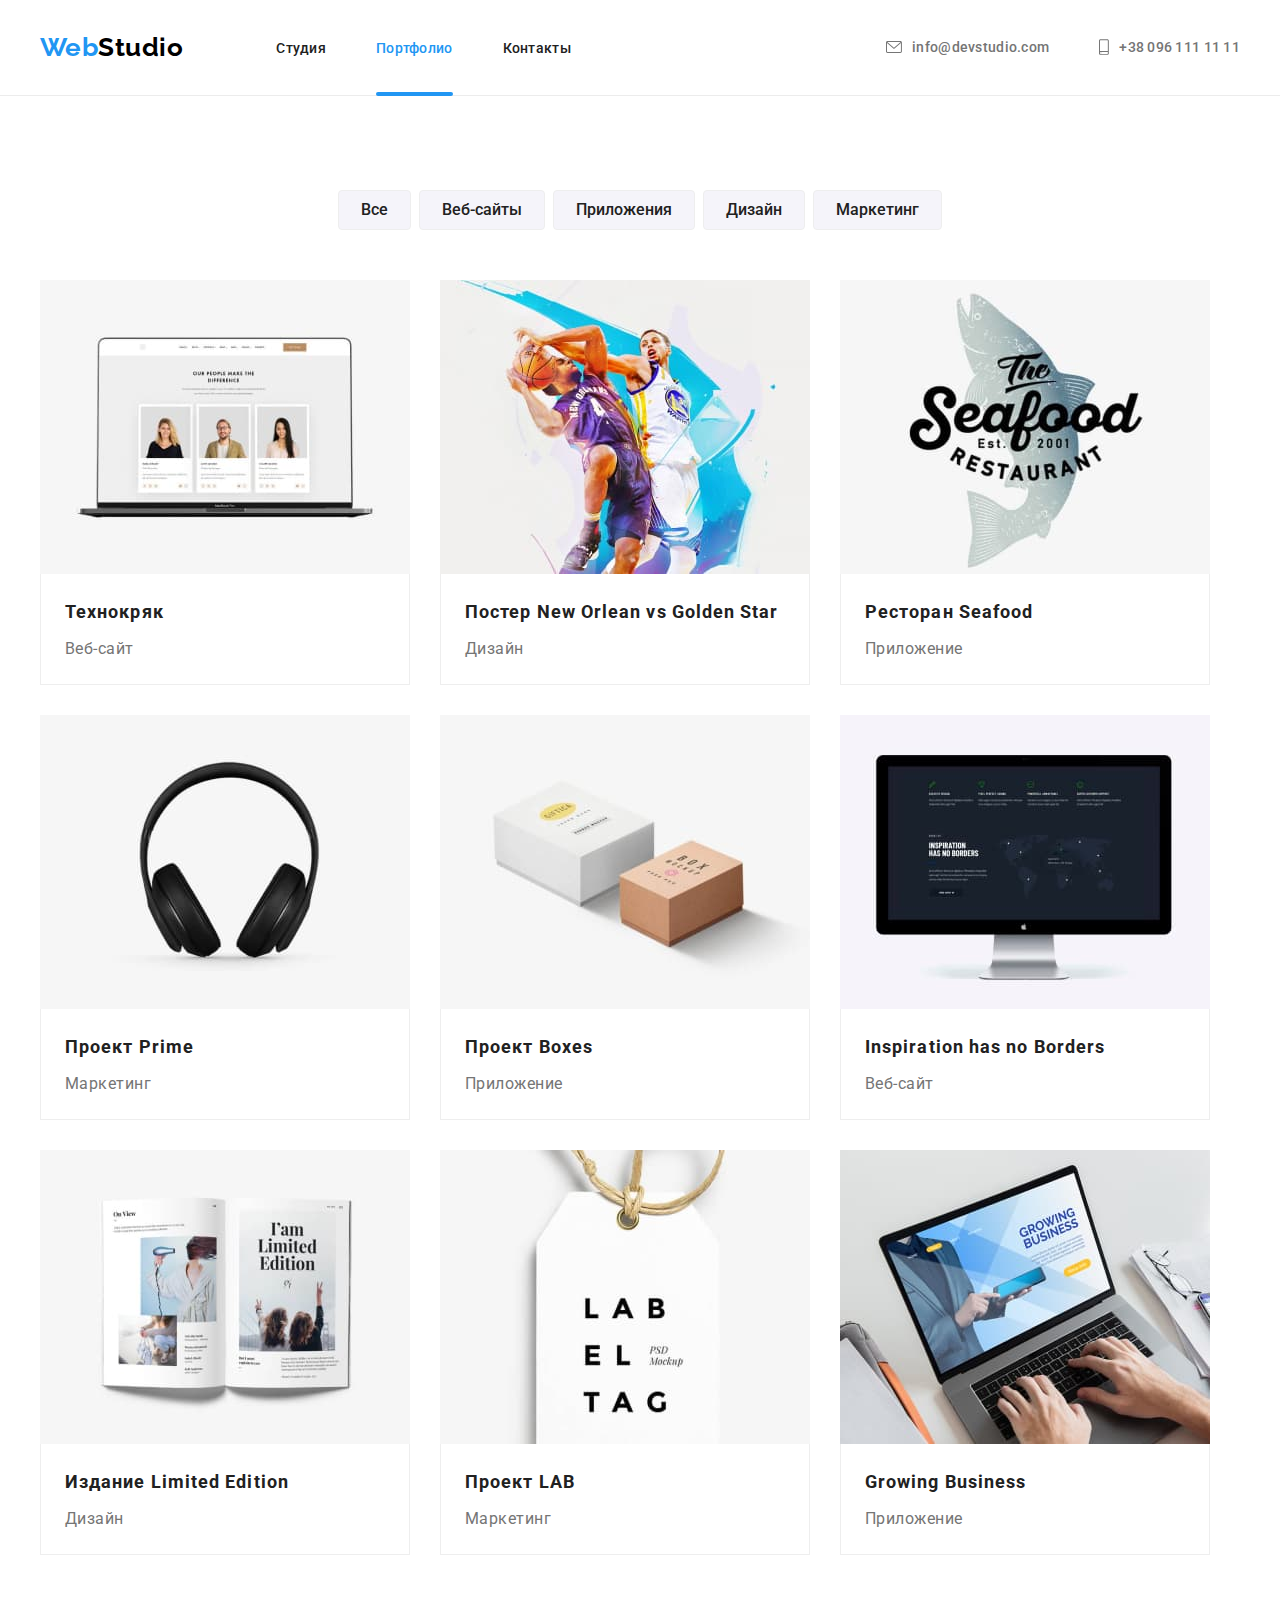
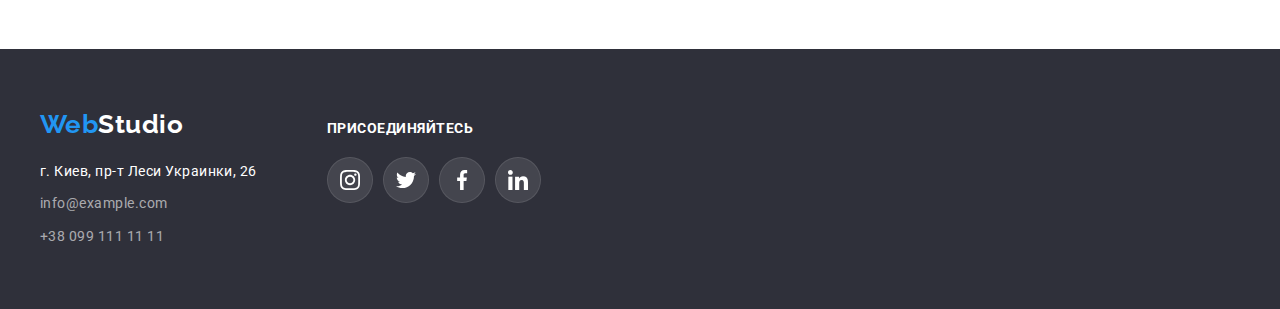
==== commit 18c01774: "dellet some mistace" ====
--- a/portfolio.html
+++ b/portfolio.html
@@ -29,10 +29,10 @@
             </a>
             <ul class="header-nav list">
                 <li class="header-list">
-                    <a href="./index.html" class="header-link link Studio">Студия</a>
+                    <a href="./index.html" class="header-link link">Студия</a>
                 </li>
                 <li class="header-list">
-                    <a href="./portfolio.html" class="header-link current link">Портфолио</a>
+                    <a href="./portfolio.html" class="header-link current portfolio link">Портфолио</a>
                 </li>
                 <li class="header-list">
                     <a href="" class="header-link">Контакты</a>
--- a/css/style.css
+++ b/css/style.css
@@ -147,15 +147,21 @@
 .header-list {
   position: relative;
 }
-/*.Studio::after {
-  display: inline-flex;
-  /* position: absolute;
-  background-position: bottom;
+.Studio {
+  position: relative;
+}
+.Studio::after {
+  display: inline-block;
+  position: absolute;
+  bottom: 0;
+  left: 0;
+  transform: translatey(40px);
   content: "";
   width: 48px;
   height: 4px;
+  border-radius: 4px;
   background-color: var(--brand-color);
-}*/
+}
 .contact-links {
   display: flex;
   margin-left: auto;
@@ -456,6 +462,7 @@
   height: 44px;
   cursor: pointer;
   border: 1px solid transparent;
+  border-radius: 50px;
   color: var(--border-klient-color);
   justify-content: center;
   align-items: center;
@@ -625,6 +632,22 @@
 /*footer finish */
 
 /* portfolio carts */
+
+.portfolio {
+  position: relative;
+}
+.portfolio::after {
+  display: inline-block;
+  position: absolute;
+  bottom: 0;
+  left: 0;
+  transform: translatey(40px);
+  content: "";
+  width: 77px;
+  height: 4px;
+  border-radius: 4px;
+  background-color: var(--brand-color);
+}
 
 .button-title {
   color: var(--black-color);
